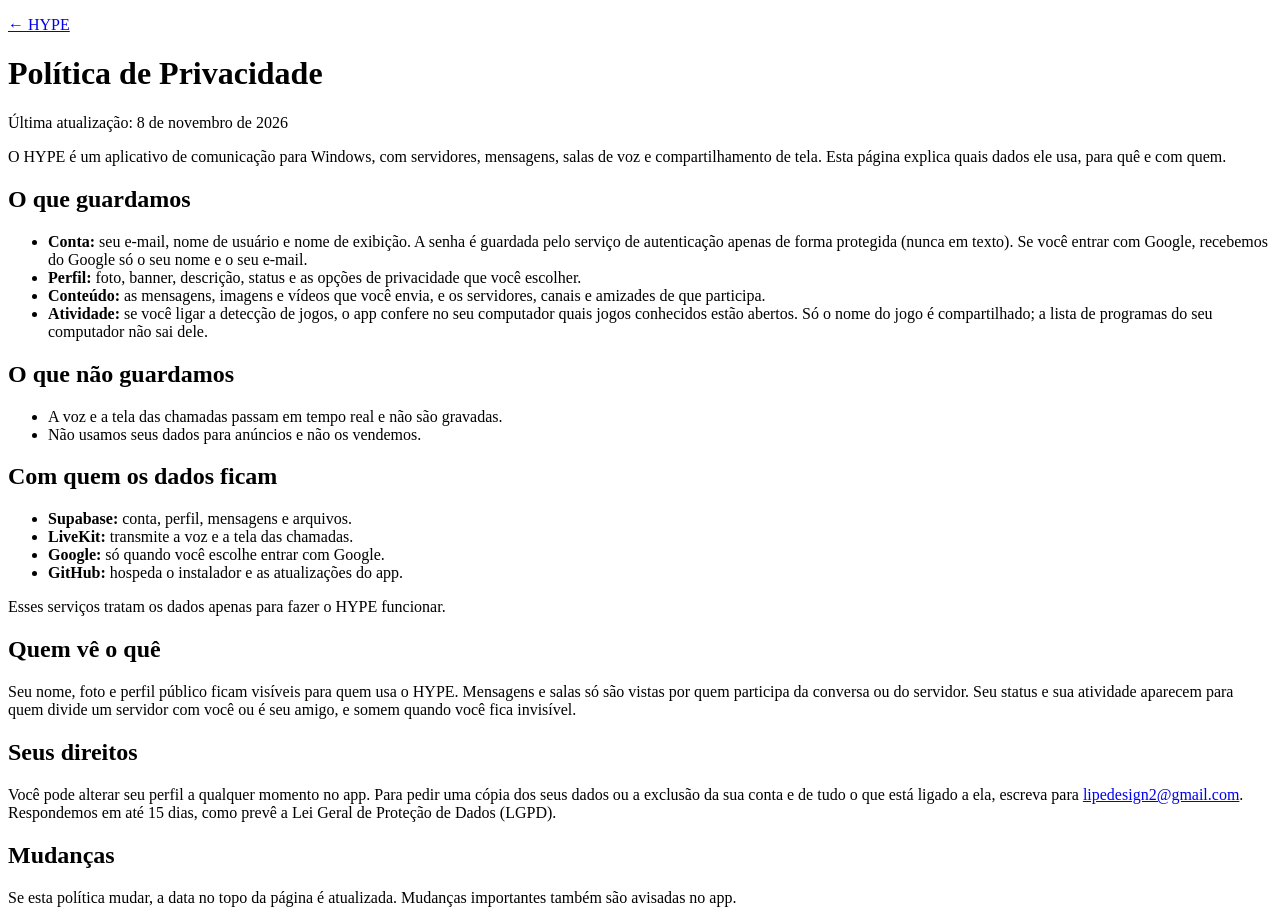
==== privacidade.html @ bce7707c "Atualiza privacidade.html do site do HYPE" ====
<!doctype html>
<html lang="pt-BR">
  <head>
    <meta charset="utf-8" />
    <meta name="viewport" content="width=device-width, initial-scale=1" />
    <title>Política de Privacidade — HYPE</title>
    <link rel="stylesheet" href="estilo.css" />
  </head>
  <body>
    <main>
      <p class="voltar"><a href="./">← HYPE</a></p>
      <h1>Política de Privacidade</h1>
      <p class="data">Última atualização: 8 de novembro de 2026</p>

      <p>
        O HYPE é um aplicativo de comunicação para Windows, com servidores, mensagens, salas de voz e
        compartilhamento de tela. Esta página explica quais dados ele usa, para quê e com quem.
      </p>

      <h2>O que guardamos</h2>
      <ul>
        <li>
          <strong>Conta:</strong> seu e-mail, nome de usuário e nome de exibição. A senha é guardada
          pelo serviço de autenticação apenas de forma protegida (nunca em texto). Se você entrar com
          Google, recebemos do Google só o seu nome e o seu e-mail.
        </li>
        <li>
          <strong>Perfil:</strong> foto, banner, descrição, status e as opções de privacidade que você
          escolher.
        </li>
        <li>
          <strong>Conteúdo:</strong> as mensagens, imagens e vídeos que você envia, e os servidores,
          canais e amizades de que participa.
        </li>
        <li>
          <strong>Atividade:</strong> se você ligar a detecção de jogos, o app confere no seu
          computador quais jogos conhecidos estão abertos. Só o nome do jogo é compartilhado; a lista
          de programas do seu computador não sai dele.
        </li>
      </ul>

      <h2>O que não guardamos</h2>
      <ul>
        <li>A voz e a tela das chamadas passam em tempo real e não são gravadas.</li>
        <li>Não usamos seus dados para anúncios e não os vendemos.</li>
      </ul>

      <h2>Com quem os dados ficam</h2>
      <ul>
        <li><strong>Supabase:</strong> conta, perfil, mensagens e arquivos.</li>
        <li><strong>LiveKit:</strong> transmite a voz e a tela das chamadas.</li>
        <li><strong>Google:</strong> só quando você escolhe entrar com Google.</li>
        <li><strong>GitHub:</strong> hospeda o instalador e as atualizações do app.</li>
      </ul>
      <p>Esses serviços tratam os dados apenas para fazer o HYPE funcionar.</p>

      <h2>Quem vê o quê</h2>
      <p>
        Seu nome, foto e perfil público ficam visíveis para quem usa o HYPE. Mensagens e salas só são
        vistas por quem participa da conversa ou do servidor. Seu status e sua atividade aparecem para
        quem divide um servidor com você ou é seu amigo, e somem quando você fica invisível.
      </p>

      <h2>Seus direitos</h2>
      <p>
        Você pode alterar seu perfil a qualquer momento no app. Para pedir uma cópia dos seus dados ou
        a exclusão da sua conta e de tudo o que está ligado a ela, escreva para
        <a href="mailto:lipedesign2@gmail.com">lipedesign2@gmail.com</a>. Respondemos em até 15 dias,
        como prevê a Lei Geral de Proteção de Dados (LGPD).
      </p>

      <h2>Mudanças</h2>
      <p>
        Se esta política mudar, a data no topo da página é atualizada. Mudanças importantes também são
        avisadas no app.
      </p>
    </main>
  </body>
</html>
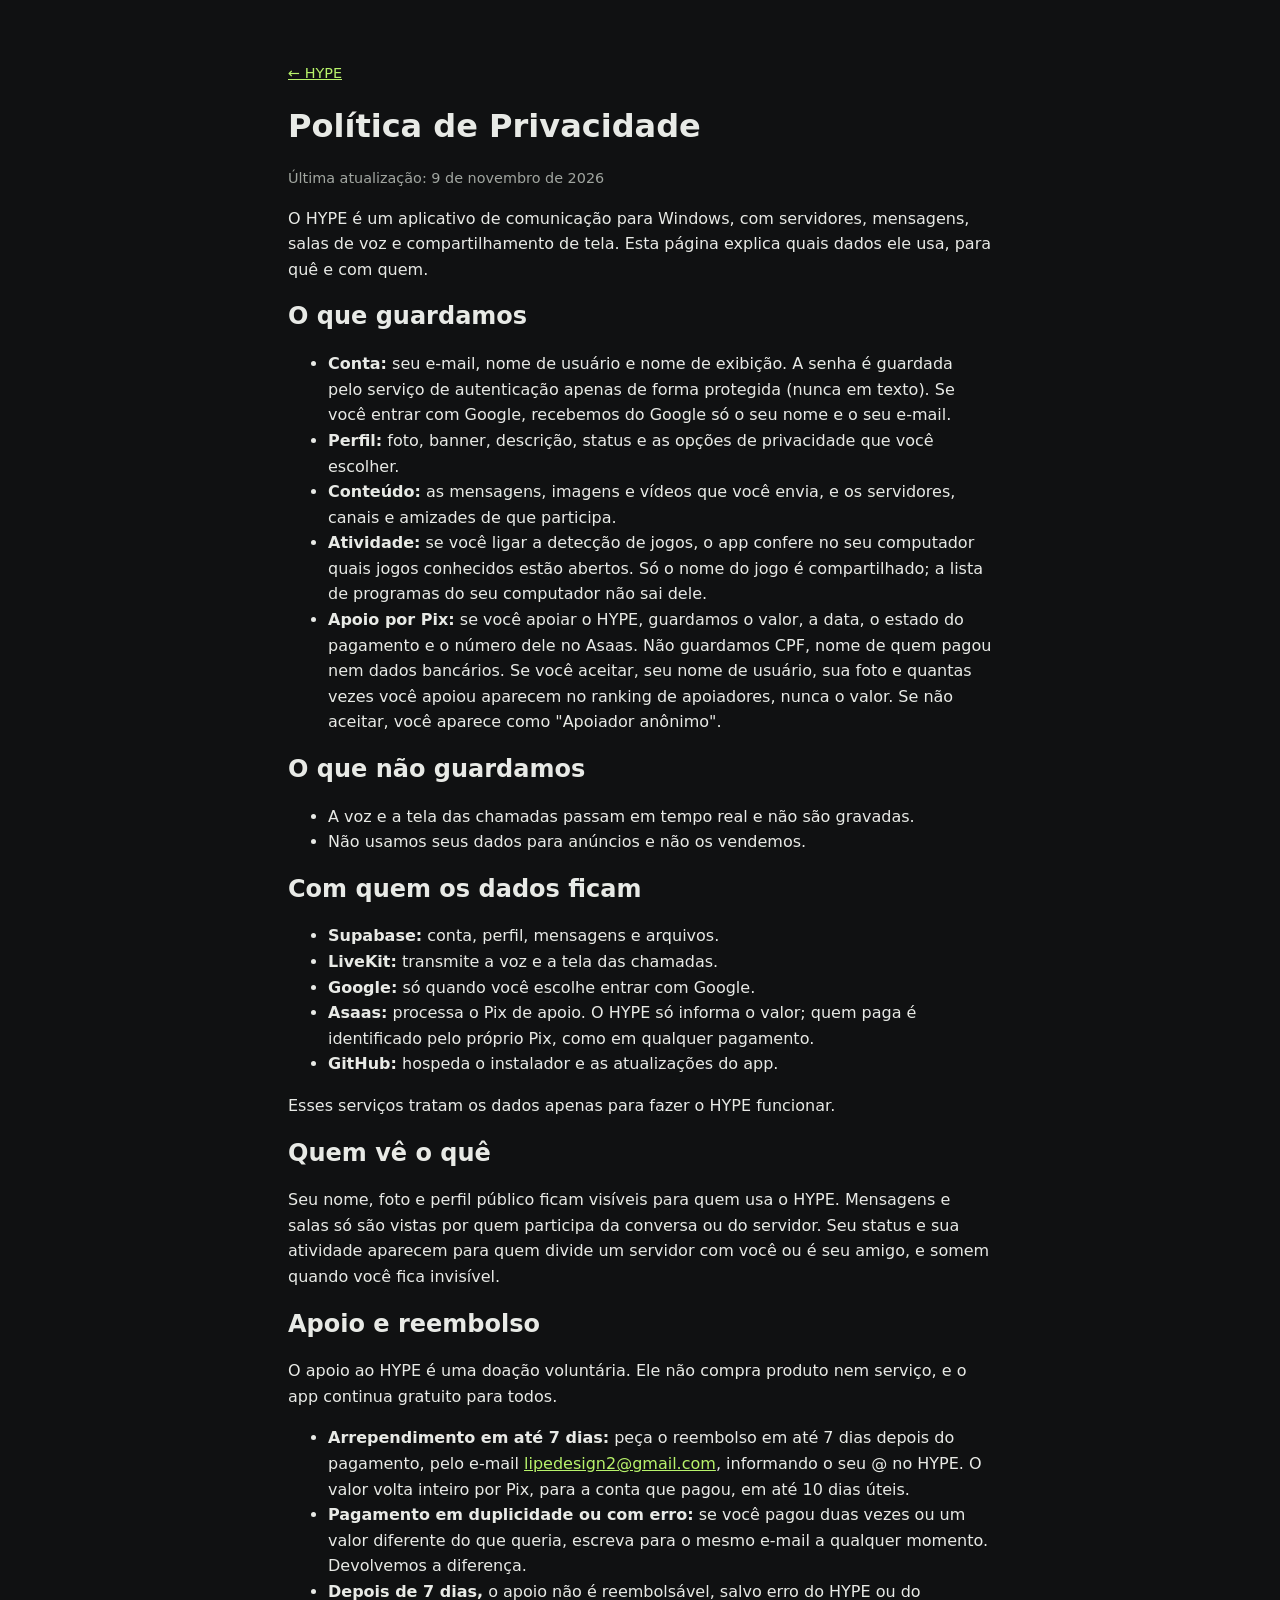
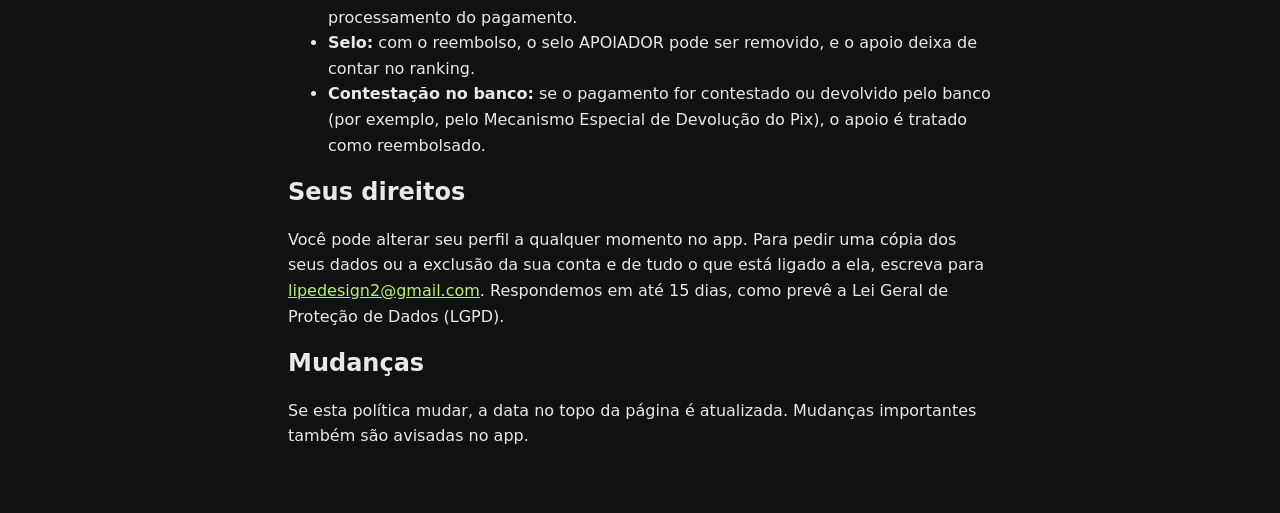
==== commit d70994f7: "Atualiza privacidade.html do site do HYPE" ====
--- a/privacidade.html
+++ b/privacidade.html
@@ -1,79 +1,121 @@
-<!doctype html>
-<html lang="pt-BR">
-  <head>
-    <meta charset="utf-8" />
-    <meta name="viewport" content="width=device-width, initial-scale=1" />
-    <title>Política de Privacidade — HYPE</title>
-    <link rel="stylesheet" href="estilo.css" />
-  </head>
-  <body>
-    <main>
-      <p class="voltar"><a href="./">← HYPE</a></p>
-      <h1>Política de Privacidade</h1>
-      <p class="data">Última atualização: 8 de novembro de 2026</p>
-
-      <p>
-        O HYPE é um aplicativo de comunicação para Windows, com servidores, mensagens, salas de voz e
-        compartilhamento de tela. Esta página explica quais dados ele usa, para quê e com quem.
-      </p>
-
-      <h2>O que guardamos</h2>
-      <ul>
-        <li>
-          <strong>Conta:</strong> seu e-mail, nome de usuário e nome de exibição. A senha é guardada
-          pelo serviço de autenticação apenas de forma protegida (nunca em texto). Se você entrar com
-          Google, recebemos do Google só o seu nome e o seu e-mail.
-        </li>
-        <li>
-          <strong>Perfil:</strong> foto, banner, descrição, status e as opções de privacidade que você
-          escolher.
-        </li>
-        <li>
-          <strong>Conteúdo:</strong> as mensagens, imagens e vídeos que você envia, e os servidores,
-          canais e amizades de que participa.
-        </li>
-        <li>
-          <strong>Atividade:</strong> se você ligar a detecção de jogos, o app confere no seu
-          computador quais jogos conhecidos estão abertos. Só o nome do jogo é compartilhado; a lista
-          de programas do seu computador não sai dele.
-        </li>
-      </ul>
-
-      <h2>O que não guardamos</h2>
-      <ul>
-        <li>A voz e a tela das chamadas passam em tempo real e não são gravadas.</li>
-        <li>Não usamos seus dados para anúncios e não os vendemos.</li>
-      </ul>
-
-      <h2>Com quem os dados ficam</h2>
-      <ul>
-        <li><strong>Supabase:</strong> conta, perfil, mensagens e arquivos.</li>
-        <li><strong>LiveKit:</strong> transmite a voz e a tela das chamadas.</li>
-        <li><strong>Google:</strong> só quando você escolhe entrar com Google.</li>
-        <li><strong>GitHub:</strong> hospeda o instalador e as atualizações do app.</li>
-      </ul>
-      <p>Esses serviços tratam os dados apenas para fazer o HYPE funcionar.</p>
-
-      <h2>Quem vê o quê</h2>
-      <p>
-        Seu nome, foto e perfil público ficam visíveis para quem usa o HYPE. Mensagens e salas só são
-        vistas por quem participa da conversa ou do servidor. Seu status e sua atividade aparecem para
-        quem divide um servidor com você ou é seu amigo, e somem quando você fica invisível.
-      </p>
-
-      <h2>Seus direitos</h2>
-      <p>
-        Você pode alterar seu perfil a qualquer momento no app. Para pedir uma cópia dos seus dados ou
-        a exclusão da sua conta e de tudo o que está ligado a ela, escreva para
-        <a href="mailto:lipedesign2@gmail.com">lipedesign2@gmail.com</a>. Respondemos em até 15 dias,
-        como prevê a Lei Geral de Proteção de Dados (LGPD).
-      </p>
-
-      <h2>Mudanças</h2>
-      <p>
-        Se esta política mudar, a data no topo da página é atualizada. Mudanças importantes também são
-        avisadas no app.
-      </p>
-    </main>
-  </body>
-</html>
+<!doctype html>
+<html lang="pt-BR">
+  <head>
+    <meta charset="utf-8" />
+    <meta name="viewport" content="width=device-width, initial-scale=1" />
+    <title>Política de Privacidade — HYPE</title>
+    <link rel="stylesheet" href="estilo.css" />
+  </head>
+  <body>
+    <main>
+      <p class="voltar"><a href="./">← HYPE</a></p>
+      <h1>Política de Privacidade</h1>
+      <p class="data">Última atualização: 9 de novembro de 2026</p>
+
+      <p>
+        O HYPE é um aplicativo de comunicação para Windows, com servidores, mensagens, salas de voz e
+        compartilhamento de tela. Esta página explica quais dados ele usa, para quê e com quem.
+      </p>
+
+      <h2>O que guardamos</h2>
+      <ul>
+        <li>
+          <strong>Conta:</strong> seu e-mail, nome de usuário e nome de exibição. A senha é guardada
+          pelo serviço de autenticação apenas de forma protegida (nunca em texto). Se você entrar com
+          Google, recebemos do Google só o seu nome e o seu e-mail.
+        </li>
+        <li>
+          <strong>Perfil:</strong> foto, banner, descrição, status e as opções de privacidade que você
+          escolher.
+        </li>
+        <li>
+          <strong>Conteúdo:</strong> as mensagens, imagens e vídeos que você envia, e os servidores,
+          canais e amizades de que participa.
+        </li>
+        <li>
+          <strong>Atividade:</strong> se você ligar a detecção de jogos, o app confere no seu
+          computador quais jogos conhecidos estão abertos. Só o nome do jogo é compartilhado; a lista
+          de programas do seu computador não sai dele.
+        </li>
+        <li>
+          <strong>Apoio por Pix:</strong> se você apoiar o HYPE, guardamos o valor, a data, o estado do
+          pagamento e o número dele no Asaas. Não guardamos CPF, nome de quem pagou nem dados
+          bancários. Se você aceitar, seu nome de usuário, sua foto e quantas vezes você apoiou aparecem
+          no ranking de apoiadores, nunca o valor. Se não aceitar, você aparece como "Apoiador anônimo".
+        </li>
+      </ul>
+
+      <h2>O que não guardamos</h2>
+      <ul>
+        <li>A voz e a tela das chamadas passam em tempo real e não são gravadas.</li>
+        <li>Não usamos seus dados para anúncios e não os vendemos.</li>
+      </ul>
+
+      <h2>Com quem os dados ficam</h2>
+      <ul>
+        <li><strong>Supabase:</strong> conta, perfil, mensagens e arquivos.</li>
+        <li><strong>LiveKit:</strong> transmite a voz e a tela das chamadas.</li>
+        <li><strong>Google:</strong> só quando você escolhe entrar com Google.</li>
+        <li>
+          <strong>Asaas:</strong> processa o Pix de apoio. O HYPE só informa o valor; quem paga é
+          identificado pelo próprio Pix, como em qualquer pagamento.
+        </li>
+        <li><strong>GitHub:</strong> hospeda o instalador e as atualizações do app.</li>
+      </ul>
+      <p>Esses serviços tratam os dados apenas para fazer o HYPE funcionar.</p>
+
+      <h2>Quem vê o quê</h2>
+      <p>
+        Seu nome, foto e perfil público ficam visíveis para quem usa o HYPE. Mensagens e salas só são
+        vistas por quem participa da conversa ou do servidor. Seu status e sua atividade aparecem para
+        quem divide um servidor com você ou é seu amigo, e somem quando você fica invisível.
+      </p>
+
+      <h2>Apoio e reembolso</h2>
+      <p>
+        O apoio ao HYPE é uma doação voluntária. Ele não compra produto nem serviço, e o app continua
+        gratuito para todos.
+      </p>
+      <ul>
+        <li>
+          <strong>Arrependimento em até 7 dias:</strong> peça o reembolso em até 7 dias depois do
+          pagamento, pelo e-mail <a href="mailto:lipedesign2@gmail.com">lipedesign2@gmail.com</a>,
+          informando o seu @ no HYPE. O valor volta inteiro por Pix, para a conta que pagou, em até 10
+          dias úteis.
+        </li>
+        <li>
+          <strong>Pagamento em duplicidade ou com erro:</strong> se você pagou duas vezes ou um valor
+          diferente do que queria, escreva para o mesmo e-mail a qualquer momento. Devolvemos a
+          diferença.
+        </li>
+        <li>
+          <strong>Depois de 7 dias,</strong> o apoio não é reembolsável, salvo erro do HYPE ou do
+          processamento do pagamento.
+        </li>
+        <li>
+          <strong>Selo:</strong> com o reembolso, o selo APOIADOR pode ser removido, e o apoio deixa de
+          contar no ranking.
+        </li>
+        <li>
+          <strong>Contestação no banco:</strong> se o pagamento for contestado ou devolvido pelo banco
+          (por exemplo, pelo Mecanismo Especial de Devolução do Pix), o apoio é tratado como
+          reembolsado.
+        </li>
+      </ul>
+
+      <h2>Seus direitos</h2>
+      <p>
+        Você pode alterar seu perfil a qualquer momento no app. Para pedir uma cópia dos seus dados ou
+        a exclusão da sua conta e de tudo o que está ligado a ela, escreva para
+        <a href="mailto:lipedesign2@gmail.com">lipedesign2@gmail.com</a>. Respondemos em até 15 dias,
+        como prevê a Lei Geral de Proteção de Dados (LGPD).
+      </p>
+
+      <h2>Mudanças</h2>
+      <p>
+        Se esta política mudar, a data no topo da página é atualizada. Mudanças importantes também são
+        avisadas no app.
+      </p>
+    </main>
+  </body>
+</html>
--- a/estilo.css
+++ b/estilo.css
@@ -0,0 +1,68 @@
+:root {
+  color-scheme: dark;
+  --fundo: #101112;
+  --texto: #e8eae6;
+  --suave: #a1a6a0;
+  --destaque: #b8f36b;
+}
+
+body {
+  margin: 0;
+  background: var(--fundo);
+  color: var(--texto);
+  font-family: 'Segoe UI', system-ui, sans-serif;
+  line-height: 1.6;
+}
+
+main {
+  max-width: 44rem;
+  margin: 0 auto;
+  padding: 3rem 1.25rem;
+}
+
+a {
+  color: var(--destaque);
+}
+
+h1,
+h2 {
+  line-height: 1.2;
+}
+
+.data,
+.voltar,
+.rodape {
+  color: var(--suave);
+  font-size: 0.9rem;
+}
+
+.inicio {
+  text-align: center;
+  padding-top: 6rem;
+}
+
+.marca {
+  font-size: 4.5rem;
+  letter-spacing: 0.04em;
+  color: var(--destaque);
+  margin: 0;
+}
+
+.lema {
+  font-weight: 600;
+}
+
+.lema span {
+  color: var(--destaque);
+}
+
+.botao {
+  display: inline-block;
+  margin: 1.5rem 0;
+  padding: 0.9rem 1.6rem;
+  border-radius: 1rem;
+  background: var(--destaque);
+  color: var(--fundo);
+  font-weight: 800;
+  text-decoration: none;
+}
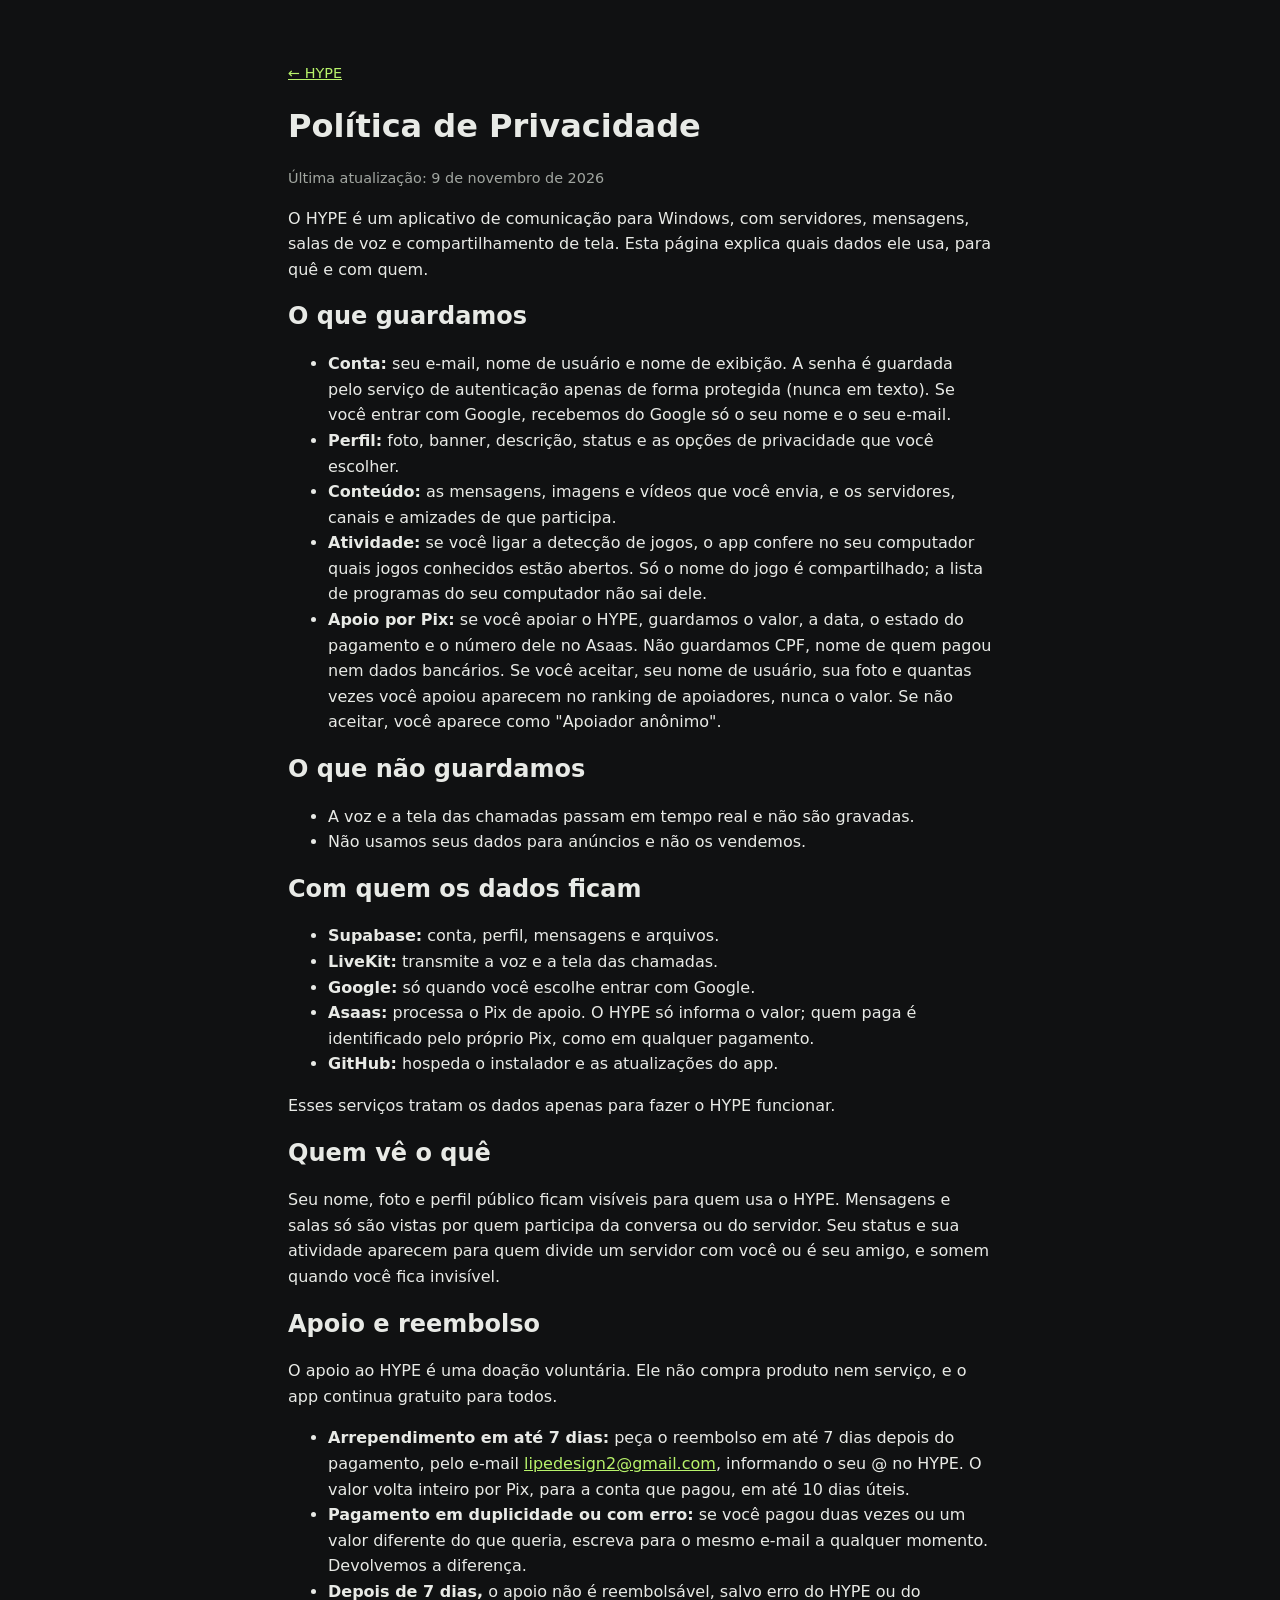
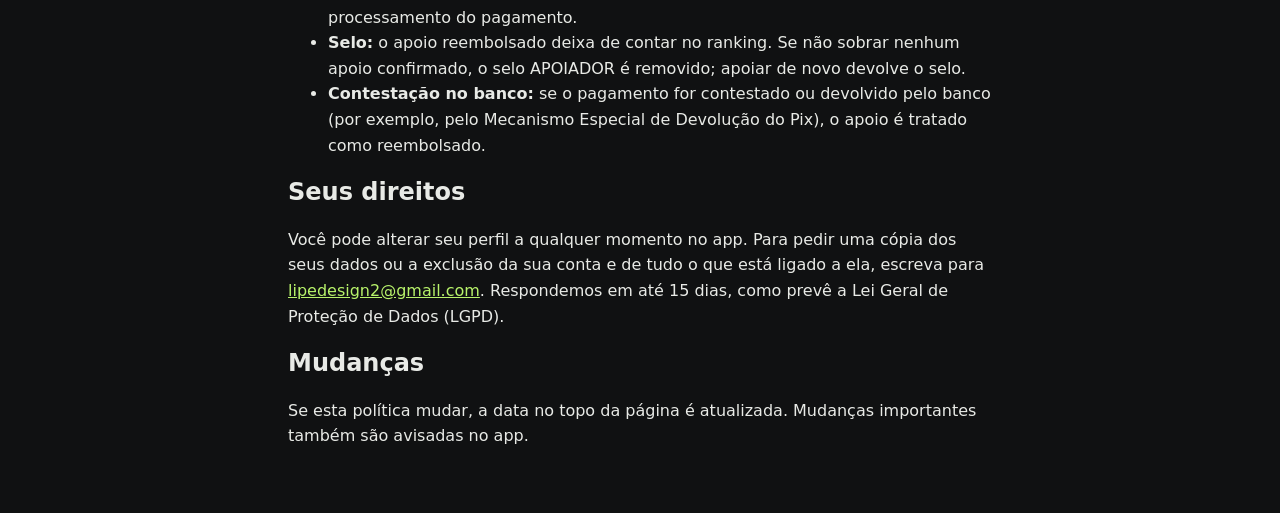
==== commit 19655d06: "Atualiza privacidade.html do site do HYPE" ====
--- a/privacidade.html
+++ b/privacidade.html
@@ -93,8 +93,8 @@
           processamento do pagamento.
         </li>
         <li>
-          <strong>Selo:</strong> com o reembolso, o selo APOIADOR pode ser removido, e o apoio deixa de
-          contar no ranking.
+          <strong>Selo:</strong> o apoio reembolsado deixa de contar no ranking. Se não sobrar nenhum
+          apoio confirmado, o selo APOIADOR é removido; apoiar de novo devolve o selo.
         </li>
         <li>
           <strong>Contestação no banco:</strong> se o pagamento for contestado ou devolvido pelo banco
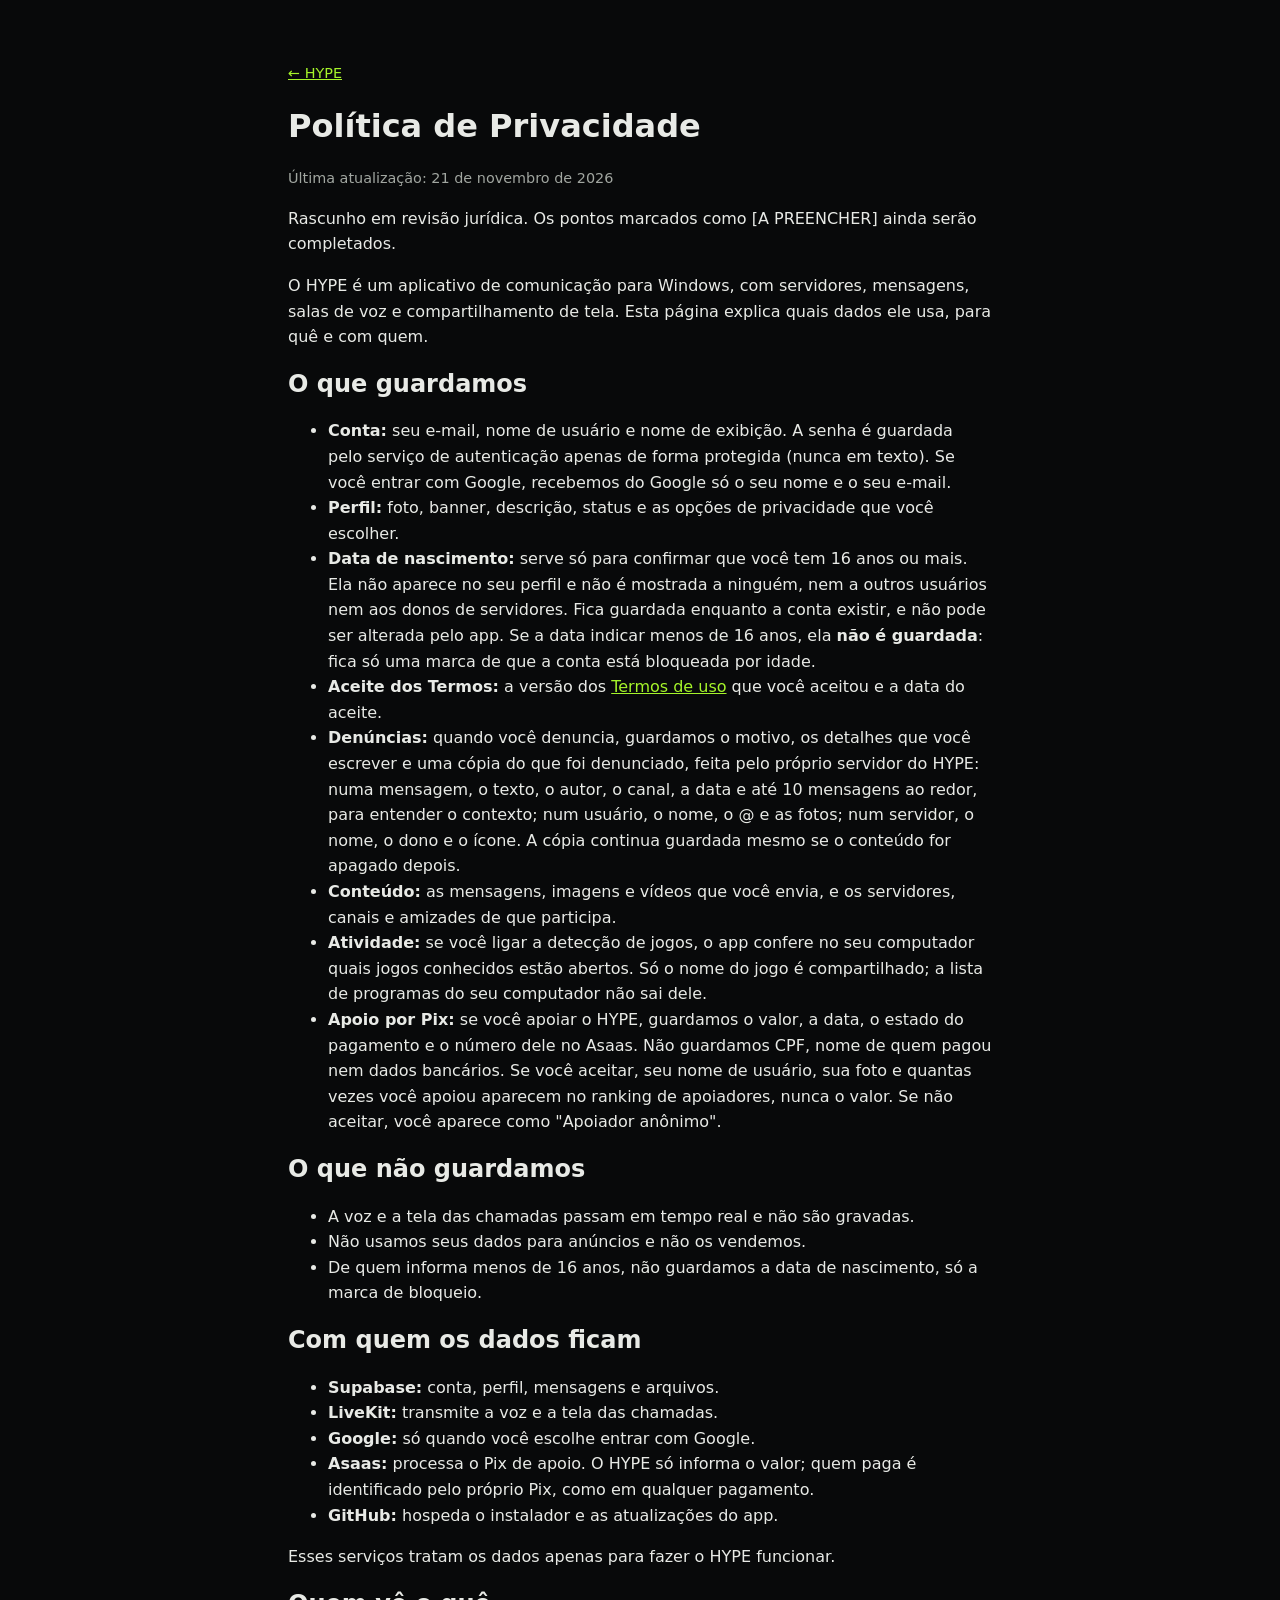
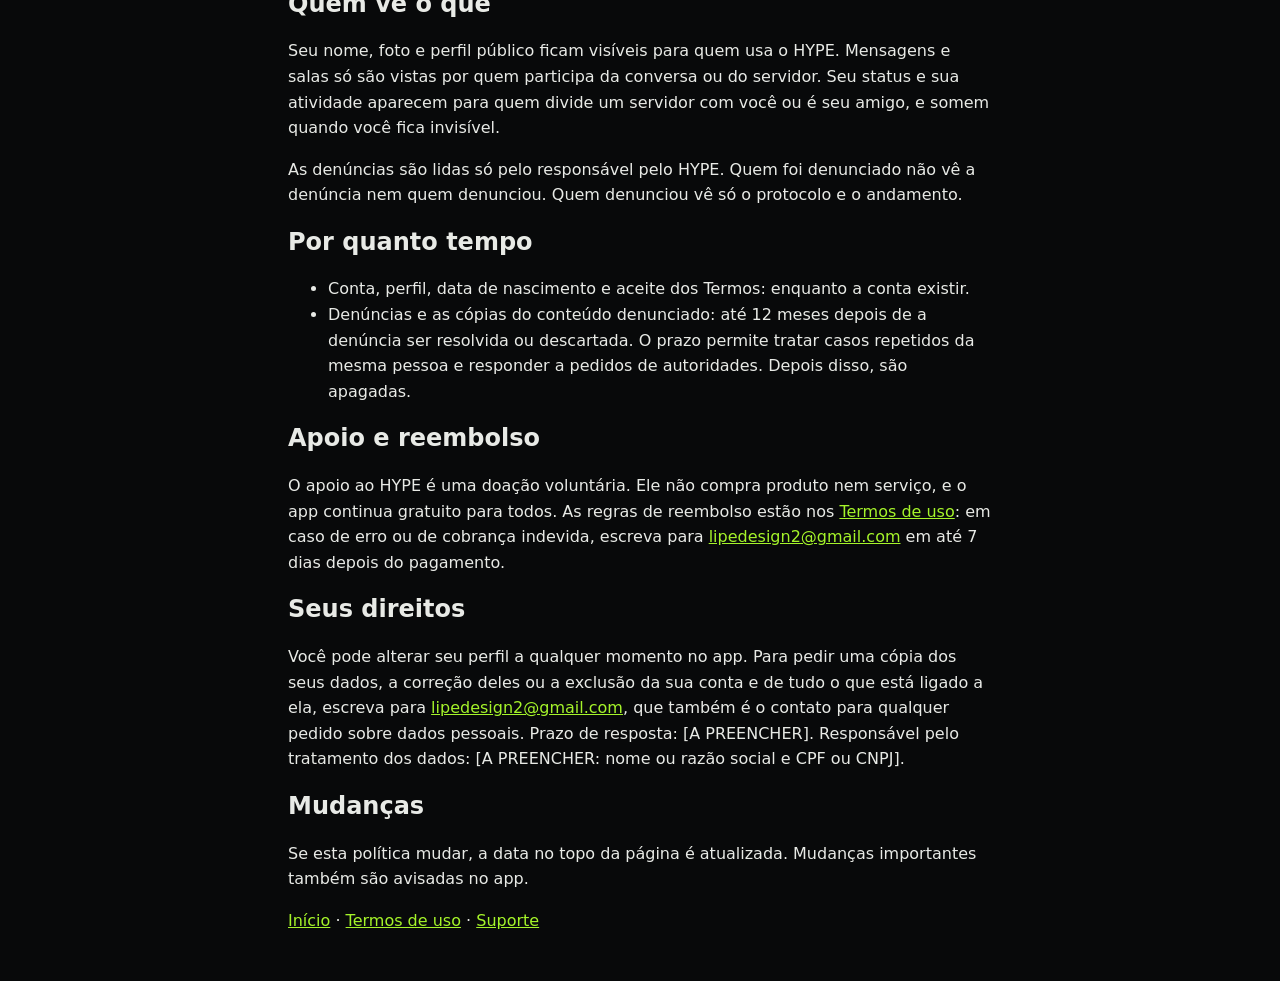
==== commit f8e2d4df: "Atualiza privacidade.html do site do HYPE" ====
--- a/privacidade.html
+++ b/privacidade.html
@@ -4,13 +4,18 @@
     <meta charset="utf-8" />
     <meta name="viewport" content="width=device-width, initial-scale=1" />
     <title>Política de Privacidade — HYPE</title>
+    <link rel="icon" href="icone.svg" type="image/svg+xml" />
     <link rel="stylesheet" href="estilo.css" />
   </head>
   <body>
     <main>
       <p class="voltar"><a href="./">← HYPE</a></p>
       <h1>Política de Privacidade</h1>
-      <p class="data">Última atualização: 9 de novembro de 2026</p>
+      <p class="data">Última atualização: 21 de novembro de 2026</p>
+      <p class="rascunho">
+        Rascunho em revisão jurídica. Os pontos marcados como
+        <span class="pendente">[A PREENCHER]</span> ainda serão completados.
+      </p>
 
       <p>
         O HYPE é um aplicativo de comunicação para Windows, com servidores, mensagens, salas de voz e
@@ -27,6 +32,24 @@
         <li>
           <strong>Perfil:</strong> foto, banner, descrição, status e as opções de privacidade que você
           escolher.
+        </li>
+        <li>
+          <strong>Data de nascimento:</strong> serve só para confirmar que você tem 16 anos ou mais. Ela
+          não aparece no seu perfil e não é mostrada a ninguém, nem a outros usuários nem aos donos de
+          servidores. Fica guardada enquanto a conta existir, e não pode ser alterada pelo app. Se a
+          data indicar menos de 16 anos, ela <strong>não é guardada</strong>: fica só uma marca de que a
+          conta está bloqueada por idade.
+        </li>
+        <li>
+          <strong>Aceite dos Termos:</strong> a versão dos <a href="termos.html">Termos de uso</a> que
+          você aceitou e a data do aceite.
+        </li>
+        <li>
+          <strong>Denúncias:</strong> quando você denuncia, guardamos o motivo, os detalhes que você
+          escrever e uma cópia do que foi denunciado, feita pelo próprio servidor do HYPE: numa
+          mensagem, o texto, o autor, o canal, a data e até 10 mensagens ao redor, para entender o
+          contexto; num usuário, o nome, o @ e as fotos; num servidor, o nome, o dono e o ícone. A
+          cópia continua guardada mesmo se o conteúdo for apagado depois.
         </li>
         <li>
           <strong>Conteúdo:</strong> as mensagens, imagens e vídeos que você envia, e os servidores,
@@ -49,6 +72,9 @@
       <ul>
         <li>A voz e a tela das chamadas passam em tempo real e não são gravadas.</li>
         <li>Não usamos seus dados para anúncios e não os vendemos.</li>
+        <li>
+          De quem informa menos de 16 anos, não guardamos a data de nascimento, só a marca de bloqueio.
+        </li>
       </ul>
 
       <h2>Com quem os dados ficam</h2>
@@ -70,45 +96,37 @@
         vistas por quem participa da conversa ou do servidor. Seu status e sua atividade aparecem para
         quem divide um servidor com você ou é seu amigo, e somem quando você fica invisível.
       </p>
+      <p>
+        As denúncias são lidas só pelo responsável pelo HYPE. Quem foi denunciado não vê a denúncia nem
+        quem denunciou. Quem denunciou vê só o protocolo e o andamento.
+      </p>
+
+      <h2>Por quanto tempo</h2>
+      <ul>
+        <li>Conta, perfil, data de nascimento e aceite dos Termos: enquanto a conta existir.</li>
+        <li>
+          Denúncias e as cópias do conteúdo denunciado: até 12 meses depois de a denúncia ser
+          resolvida ou descartada. O prazo permite tratar casos repetidos da mesma pessoa e responder a
+          pedidos de autoridades. Depois disso, são apagadas.
+        </li>
+      </ul>
 
       <h2>Apoio e reembolso</h2>
       <p>
         O apoio ao HYPE é uma doação voluntária. Ele não compra produto nem serviço, e o app continua
-        gratuito para todos.
+        gratuito para todos. As regras de reembolso estão nos <a href="termos.html">Termos de uso</a>:
+        em caso de erro ou de cobrança indevida, escreva para
+        <a href="mailto:lipedesign2@gmail.com">lipedesign2@gmail.com</a> em até 7 dias depois do pagamento.
       </p>
-      <ul>
-        <li>
-          <strong>Arrependimento em até 7 dias:</strong> peça o reembolso em até 7 dias depois do
-          pagamento, pelo e-mail <a href="mailto:lipedesign2@gmail.com">lipedesign2@gmail.com</a>,
-          informando o seu @ no HYPE. O valor volta inteiro por Pix, para a conta que pagou, em até 10
-          dias úteis.
-        </li>
-        <li>
-          <strong>Pagamento em duplicidade ou com erro:</strong> se você pagou duas vezes ou um valor
-          diferente do que queria, escreva para o mesmo e-mail a qualquer momento. Devolvemos a
-          diferença.
-        </li>
-        <li>
-          <strong>Depois de 7 dias,</strong> o apoio não é reembolsável, salvo erro do HYPE ou do
-          processamento do pagamento.
-        </li>
-        <li>
-          <strong>Selo:</strong> o apoio reembolsado deixa de contar no ranking. Se não sobrar nenhum
-          apoio confirmado, o selo APOIADOR é removido; apoiar de novo devolve o selo.
-        </li>
-        <li>
-          <strong>Contestação no banco:</strong> se o pagamento for contestado ou devolvido pelo banco
-          (por exemplo, pelo Mecanismo Especial de Devolução do Pix), o apoio é tratado como
-          reembolsado.
-        </li>
-      </ul>
 
       <h2>Seus direitos</h2>
       <p>
-        Você pode alterar seu perfil a qualquer momento no app. Para pedir uma cópia dos seus dados ou
-        a exclusão da sua conta e de tudo o que está ligado a ela, escreva para
-        <a href="mailto:lipedesign2@gmail.com">lipedesign2@gmail.com</a>. Respondemos em até 15 dias,
-        como prevê a Lei Geral de Proteção de Dados (LGPD).
+        Você pode alterar seu perfil a qualquer momento no app. Para pedir uma cópia dos seus dados, a
+        correção deles ou a exclusão da sua conta e de tudo o que está ligado a ela, escreva para
+        <a href="mailto:lipedesign2@gmail.com">lipedesign2@gmail.com</a>, que também é o contato para qualquer
+        pedido sobre dados pessoais. Prazo de resposta: <span class="pendente">[A PREENCHER]</span>.
+        Responsável pelo tratamento dos dados:
+        <span class="pendente">[A PREENCHER: nome ou razão social e CPF ou CNPJ]</span>.
       </p>
 
       <h2>Mudanças</h2>
@@ -116,6 +134,11 @@
         Se esta política mudar, a data no topo da página é atualizada. Mudanças importantes também são
         avisadas no app.
       </p>
+
+      <nav class="paginas">
+        <a href="./">Início</a> · <a href="termos.html">Termos de uso</a> ·
+        <a href="suporte.html">Suporte</a>
+      </nav>
     </main>
   </body>
 </html>
--- a/estilo.css
+++ b/estilo.css
@@ -1,68 +1,76 @@
-:root {
-  color-scheme: dark;
-  --fundo: #101112;
-  --texto: #e8eae6;
-  --suave: #a1a6a0;
-  --destaque: #b8f36b;
-}
-
-body {
-  margin: 0;
-  background: var(--fundo);
-  color: var(--texto);
-  font-family: 'Segoe UI', system-ui, sans-serif;
-  line-height: 1.6;
-}
-
-main {
-  max-width: 44rem;
-  margin: 0 auto;
-  padding: 3rem 1.25rem;
-}
-
-a {
-  color: var(--destaque);
-}
-
-h1,
-h2 {
-  line-height: 1.2;
-}
-
-.data,
-.voltar,
-.rodape {
-  color: var(--suave);
-  font-size: 0.9rem;
-}
-
-.inicio {
-  text-align: center;
-  padding-top: 6rem;
-}
-
-.marca {
-  font-size: 4.5rem;
-  letter-spacing: 0.04em;
-  color: var(--destaque);
-  margin: 0;
-}
-
-.lema {
-  font-weight: 600;
-}
-
-.lema span {
-  color: var(--destaque);
-}
-
-.botao {
-  display: inline-block;
-  margin: 1.5rem 0;
-  padding: 0.9rem 1.6rem;
-  border-radius: 1rem;
-  background: var(--destaque);
-  color: var(--fundo);
-  font-weight: 800;
-  text-decoration: none;
-}
+:root {
+  color-scheme: dark;
+  --fundo: #08090a;
+  --texto: #e8eae6;
+  --suave: #a1a6a0;
+  --destaque: #a5f42a;
+  --marca: linear-gradient(to right, #8ef20f, #bcf644);
+}
+
+body {
+  margin: 0;
+  background: var(--fundo);
+  color: var(--texto);
+  font-family: 'Segoe UI', system-ui, sans-serif;
+  line-height: 1.6;
+}
+
+main {
+  max-width: 44rem;
+  margin: 0 auto;
+  padding: 3rem 1.25rem;
+}
+
+a {
+  color: var(--destaque);
+}
+
+h1,
+h2 {
+  line-height: 1.2;
+}
+
+.data,
+.voltar,
+.rodape {
+  color: var(--suave);
+  font-size: 0.9rem;
+}
+
+.inicio {
+  text-align: center;
+  padding-top: 6rem;
+}
+
+.marca {
+  margin: 0;
+}
+
+.marca img {
+  display: block;
+  width: min(24rem, 80vw);
+  height: auto;
+  margin: 0 auto;
+}
+
+.lema {
+  font-weight: 600;
+}
+
+.lema span {
+  background: var(--marca);
+  background-clip: text;
+  -webkit-background-clip: text;
+  color: transparent;
+}
+
+.botao {
+  display: inline-block;
+  margin: 1.5rem 0;
+  padding: 0.9rem 1.6rem;
+  border-radius: 1rem;
+  background: var(--marca);
+  color: #0d1a02;
+  font-weight: 800;
+  text-decoration: none;
+}
